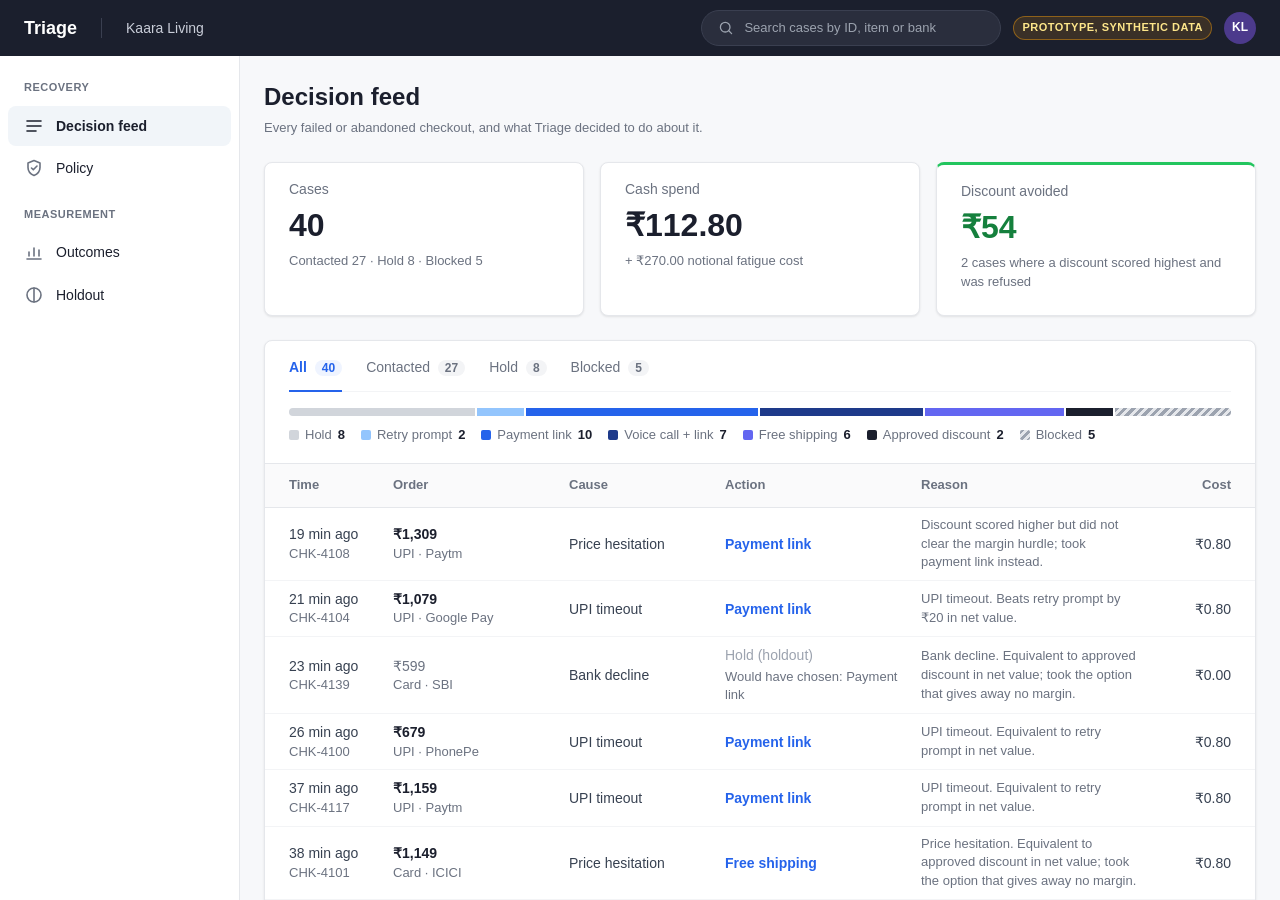
==== deploy/index.html @ 3a6af0b3 "Prototype before final polish Co-Authored-By: Claude Opus 5.5 <noreply@anthropic.com>" ====
<!doctype html>
<html lang="en">
<head>
  <meta charset="utf-8">
  <meta name="viewport" content="width=device-width, initial-scale=1">
  <title>Triage</title>
  <link rel="stylesheet" href="style.css">
</head>
<body>
  <div class="shell">
    <header class="topbar">
      <div class="brand">Triage</div>
      <div class="merchant" id="merchant-name"></div>
      <div class="topbar-right">
        <label class="search">
          <svg viewBox="0 0 20 20" aria-hidden="true"><circle cx="9" cy="9" r="6"/><path d="M13.5 13.5 17 17"/></svg>
          <input type="search" id="search" placeholder="Search cases by ID, item or bank" aria-label="Search cases">
        </label>
        <span class="badge"><span class="badge-full">Prototype, synthetic data</span><span class="badge-short">Synthetic</span></span>
        <span class="avatar" id="avatar" aria-hidden="true"></span>
      </div>
    </header>

    <div class="body">
      <aside class="sidebar">
        <nav>
          <div class="nav-section">Recovery</div>
          <a class="nav-item active" href="#feed" data-view="feed" aria-current="page">
            <svg viewBox="0 0 20 20" aria-hidden="true"><path d="M3 5h14M3 10h14M3 15h9"/></svg>Decision feed</a>
          <a class="nav-item" href="#policy" data-view="policy">
            <svg viewBox="0 0 20 20" aria-hidden="true"><path d="M10 2.5 16 5v4.5c0 3.7-2.6 6.6-6 8-3.4-1.4-6-4.3-6-8V5z"/><path d="m7.5 10 1.8 1.8L13 8"/></svg>Policy</a>

          <div class="nav-section">Measurement</div>
          <a class="nav-item" href="#outcomes" data-view="outcomes">
            <svg viewBox="0 0 20 20" aria-hidden="true"><path d="M3 16h14M5 13V9M10 13V5M15 13V7"/></svg>Outcomes</a>
          <a class="nav-item" href="#holdout" data-view="holdout">
            <svg viewBox="0 0 20 20" aria-hidden="true"><circle cx="10" cy="10" r="7"/><path d="M10 3v14"/></svg>Holdout</a>
        </nav>
      </aside>

      <main class="main">
        <div class="content">
          <section class="view" id="view-feed">
            <div class="page-head">
              <div>
                <h1>Decision feed</h1>
                <p class="muted">Every failed or abandoned checkout, and what Triage decided to do about it.</p>
              </div>
            </div>

            <div class="summary" id="summary"></div>

            <div class="card feed-card">
              <div class="card-top">
                <div class="tabs" id="filters" role="group" aria-label="Filter cases"></div>
                <div class="mix" id="mix" role="group" aria-label="Decision mix"></div>
              </div>
              <div class="feed">
                <div class="feed-row feed-head">
                  <div>Time</div>
                  <div>Order</div>
                  <div>Cause</div>
                  <div>Action</div>
                  <div class="col-reason">Reason</div>
                  <div class="num">Cost</div>
                </div>
                <div id="feed"></div>
                <p class="empty" id="feed-empty" hidden>No cases match.</p>
              </div>
            </div>
          </section>

          <section class="view" id="view-policy" hidden>
            <div class="page-head">
              <div>
                <h1>Policy</h1>
                <p class="approve-once">Approve once: every action inside this policy then runs on its own, with no sign-off per case. Nothing outside it ever runs.</p>
              </div>
              <div class="policy-actions">
                <span class="status" id="policy-status"></span>
                <button type="button" class="link" id="reset">Reset to default</button>
                <button type="button" class="btn btn-primary" id="approve">Approve policy</button>
              </div>
            </div>
            <div class="policy-grid">
              <div class="policy-controls" id="policy-controls"></div>
              <aside class="card impact" aria-live="polite">
                <h2>Live impact <span class="muted">vs approved policy, all cases</span></h2>
                <div id="impact"></div>
              </aside>
            </div>
          </section>

          <section class="view" id="view-outcomes" hidden>
            <div class="page-head">
              <div>
                <h1>Outcomes</h1>
                <p class="muted">30-day pilot, simulated.</p>
              </div>
              <span class="sim-pill">Simulated</span>
            </div>

            <div class="summary" id="outcome-stats"></div>

            <div class="card chart-card">
              <div class="card-head">
                <h2>Recovery rate by action</h2>
                <p class="muted">Share of cases that went on to pay, compared with the holdout that received no contact.</p>
              </div>
              <div class="rate-chart" id="rate-chart"></div>
            </div>

            <div class="card spend-card">
              <div class="card-head">
                <h2>Spend breakdown</h2>
              </div>
              <table class="data-table" id="spend-table"></table>
              <p class="table-foot" id="spend-footnote"></p>
            </div>

            <p class="sim-note" id="sim-note"></p>
          </section>

          <section class="view" id="view-holdout" hidden>
            <div class="page-head">
              <div>
                <h1>Holdout</h1>
                <p class="muted">Cases Triage deliberately leaves alone, so the lift on Outcomes is measured, not assumed.</p>
              </div>
            </div>

            <div class="summary" id="holdout-stats"></div>

            <div class="card holdout-card">
              <div class="card-head">
                <h2>Today's holdout and explore cases</h2>
                <p class="muted">Blocked cases are left out: a gate stops contact for them anyway.</p>
              </div>
              <table class="data-table clickable" id="holdout-table"></table>
            </div>

            <div class="card power-card">
              <div class="card-head">
                <h2>Is the pilot big enough? <span class="sim-pill">Simulated</span></h2>
              </div>
              <p class="power-text">To detect a 4pp lift over a 14.5% baseline with 95% confidence and 80% power, the holdout needs about 1,230 cases. At ~400 failed checkouts a day and a 10% holdout, that takes about 31 days. Before that, Outcomes shows assumptions, not results.</p>
            </div>
          </section>
        </div>
      </main>

      <aside class="detail" id="detail" aria-hidden="true">
        <div class="detail-head">
          <div>
            <div class="detail-id" id="detail-id"></div>
            <div class="muted" id="detail-sub"></div>
          </div>
          <button class="btn" id="detail-close" type="button">Close</button>
        </div>
        <div class="detail-body" id="detail-body"></div>
      </aside>
    </div>
  </div>

  <script src="data.js"></script>
  <script src="engine.js"></script>
  <script src="app.js"></script>
</body>
</html>
---- deploy/style.css ----
/* =============================================================================
   TRIAGE - styles
   Tokens follow the merchant dashboard style spec (razorpay-style-spec.md).
   No brand marks are used; the product name is Triage.
   ============================================================================= */

:root {
  --navy: #1b1f2d;
  --navy-2: #2a2e3d;
  --blue: #2563eb;
  --blue-soft: #eff4ff;
  --text: #374151;
  --heading: #1b1f2d;
  --muted: #6b7280;
  --line: #e5e7eb;
  --line-soft: #f3f4f6;
  --bg: #f7f8fa;
  --surface: #ffffff;
  --active: #f1f5f9;
  --green: #22c55e;
  --green-text: #15803d;
  --amber-text: #b45309;
  --red-text: #b91c1c;

  --r-sm: 4px;
  --r: 8px;
  --r-pill: 16px;
  --shadow: 0 1px 3px rgba(0, 0, 0, 0.06), 0 1px 2px rgba(0, 0, 0, 0.04);

  --s1: 4px;
  --s2: 8px;
  --s3: 12px;
  --s4: 16px;
  --s6: 24px;
  --s8: 32px;
}

* { box-sizing: border-box; }
html, body { margin: 0; height: 100%; }
body {
  font-family: Inter, -apple-system, BlinkMacSystemFont, "Segoe UI", Roboto, "Helvetica Neue", Arial, sans-serif;
  font-size: 14px;
  line-height: 1.45;
  color: var(--text);
  background: var(--bg);
  -webkit-font-smoothing: antialiased;
}
h1, h2, h3 { color: var(--heading); }
.muted { color: var(--muted); font-size: 13px; }
.num { text-align: right; font-variant-numeric: tabular-nums; }
svg { fill: none; stroke: currentColor; stroke-width: 1.6; stroke-linecap: round; stroke-linejoin: round; }

/* ---------- Shell ---------- */
.shell { display: flex; flex-direction: column; height: 100vh; overflow: hidden; }
.body { flex: 1; display: flex; min-height: 0; }

/* ---------- Top bar ---------- */
.topbar {
  height: 56px;
  flex-shrink: 0;
  display: flex;
  align-items: center;
  gap: var(--s6);
  padding: 0 var(--s6);
  background: var(--navy);
  color: #fff;
}
.brand { font-size: 18px; font-weight: 700; color: #fff; }
.merchant {
  font-weight: 500;
  color: #c9cdd8;
  padding-left: var(--s6);
  border-left: 1px solid #3a3f50;
  min-width: 0;
  overflow: hidden;
  text-overflow: ellipsis;
  white-space: nowrap;
}
.topbar-right { margin-left: auto; display: flex; align-items: center; gap: var(--s3); flex-shrink: 0; }
.search {
  display: flex;
  align-items: center;
  gap: var(--s2);
  width: 300px;
  height: 36px;
  padding: 0 var(--s4);
  background: var(--navy-2);
  border: 1px solid #3a3f50;
  border-radius: 999px;
  color: #9ca3af;
}
.search svg { width: 16px; height: 16px; flex-shrink: 0; }
.search input { flex: 1; min-width: 0; font: inherit; font-size: 13px; color: #fff; background: none; border: 0; outline: none; }
.search input::placeholder { color: #9ca3af; }
.search:focus-within { border-color: var(--blue); }
.badge {
  font-size: 11px;
  font-weight: 700;
  letter-spacing: 0.5px;
  text-transform: uppercase;
  color: #fde68a;
  background: rgba(245, 158, 11, 0.14);
  border: 1px solid rgba(245, 158, 11, 0.45);
  padding: 3px var(--s2);
  border-radius: var(--r-pill);
  white-space: nowrap;
}
.avatar {
  width: 32px; height: 32px; border-radius: 50%;
  background: #4c3a8c; color: #fff; font-size: 12px; font-weight: 700;
  display: inline-flex; align-items: center; justify-content: center;
}

/* ---------- Sidebar ---------- */
.sidebar {
  width: 240px;
  flex-shrink: 0;
  background: var(--surface);
  border-right: 1px solid var(--line);
  padding: var(--s4) var(--s2);
  overflow-y: auto;
}
.sidebar nav { display: flex; flex-direction: column; gap: 2px; }
.nav-section {
  font-size: 11px; font-weight: 600; letter-spacing: 0.5px; text-transform: uppercase;
  color: var(--muted); padding: var(--s4) var(--s4) var(--s2);
}
.nav-section:first-child { padding-top: var(--s2); }
.nav-item {
  display: flex; align-items: center; gap: var(--s3);
  padding: 10px var(--s4); border-radius: var(--r);
  color: var(--heading); text-decoration: none;
}
.nav-item svg { width: 20px; height: 20px; color: var(--muted); flex-shrink: 0; }
.nav-item:not(.disabled) { cursor: pointer; }
.nav-item:not(.active):not(.disabled):hover { background: #f8fafc; }
.nav-item.active { background: var(--active); font-weight: 600; }
.nav-item.active svg { color: var(--heading); }
.nav-item.disabled { color: #9ca3af; cursor: default; }
.nav-item.disabled svg { color: #d1d5db; }
.soon {
  margin-left: auto; font-size: 11px; font-weight: 600; color: var(--muted);
  background: var(--line-soft); padding: 1px var(--s2); border-radius: var(--r-pill);
}

/* ---------- Content ---------- */
.main { flex: 1; display: flex; flex-direction: column; min-width: 0; }
.content { flex: 1; overflow: auto; padding: var(--s6); }
.view[hidden] { display: none; }
.page-head {
  display: flex; justify-content: space-between; align-items: flex-end;
  flex-wrap: wrap; gap: var(--s4); margin-bottom: var(--s6);
}
h1 { font-size: 24px; font-weight: 700; margin: 0 0 var(--s1); }
.page-head p { margin: 0; }

.card { background: var(--surface); border: 1px solid var(--line); border-radius: var(--r); box-shadow: var(--shadow); }

/* Stat cards: label -> big number -> sub line */
.summary { display: grid; grid-template-columns: repeat(auto-fit, minmax(220px, 1fr)); gap: var(--s4); margin-bottom: var(--s6); }
.stat { padding: var(--s4) var(--s6) var(--s6); }
.stat .k { color: var(--muted); margin-bottom: var(--s2); }
.stat .v { font-size: 32px; line-height: 1.15; font-weight: 700; color: var(--heading); font-variant-numeric: tabular-nums; }
.stat-sub { font-size: 13px; color: var(--muted); margin-top: var(--s2); }
.stat-key { border-top: 3px solid var(--green); }
.stat-key .v { color: var(--green-text); }

/* Buttons: primary + ghost */
.btn {
  font: inherit; font-weight: 600; color: var(--blue);
  background: var(--surface); border: 1px solid var(--line); border-radius: var(--r-sm);
  padding: 7px var(--s4); cursor: pointer;
}
.btn:hover { border-color: var(--blue); }
.btn-primary { color: #fff; background: var(--blue); border-color: var(--blue); }
.btn-primary:hover { background: #1d4ed8; border-color: #1d4ed8; }
.btn:disabled { color: #9ca3af; background: var(--line-soft); border-color: var(--line); cursor: default; }
.link { font: inherit; color: var(--blue); background: none; border: 0; padding: 0; cursor: pointer; }
.link:hover { text-decoration: underline; text-underline-offset: 3px; }

/* ---------- Feed card ---------- */
.feed-card { overflow: hidden; }
.card-top { padding: 0 var(--s6); border-bottom: 1px solid var(--line); }
.tabs { display: flex; gap: var(--s6); }
.tab {
  font: inherit; color: var(--muted); background: none; border: 0;
  border-bottom: 2px solid transparent; padding: var(--s4) 0 var(--s3);
  cursor: pointer; margin-bottom: -1px;
}
.tab .count {
  font-size: 12px; font-weight: 600; color: var(--muted); background: var(--line-soft);
  border-radius: var(--r-pill); padding: 1px 7px; margin-left: var(--s1); font-variant-numeric: tabular-nums;
}
.tab:hover { color: var(--heading); }
.tab.active { color: var(--blue); font-weight: 600; border-bottom-color: var(--blue); }
.tab.active .count { color: var(--blue); background: var(--blue-soft); }

.mix { padding: var(--s4) 0; border-top: 1px solid var(--line-soft); }
.mix-bar { display: flex; height: 8px; gap: 2px; border-radius: 999px; overflow: hidden; margin-bottom: var(--s2); }
.mix-seg { flex-basis: 0; min-width: 4px; border: 0; padding: 0; cursor: pointer; }
.mix-legend { display: flex; flex-wrap: wrap; gap: var(--s1) var(--s4); }
.mix-key {
  font: inherit; font-size: 13px; color: var(--muted); background: none; border: 0;
  padding: 2px 0; cursor: pointer; display: inline-flex; align-items: center; gap: 6px;
}
.mix-key .count { font-weight: 600; color: var(--heading); font-variant-numeric: tabular-nums; }
.mix-key:hover, .mix-key.active { color: var(--heading); }
.mix-key.active { text-decoration: underline; text-underline-offset: 3px; }
.swatch { width: 10px; height: 10px; border-radius: 2px; display: inline-block; }
.mix.filtering .mix-seg:not(.active) { opacity: 0.3; }
.seg-retry_prompt   { background: #93c5fd; }
.seg-payment_link   { background: var(--blue); }
.seg-voice_call     { background: #1e3a8a; }
.seg-free_shipping  { background: #6366f1; }
.seg-discount       { background: var(--navy); }
.seg-human_followup { background: #475569; }
.seg-hold           { background: #d1d5db; }
.seg-blocked        { background: repeating-linear-gradient(135deg, #9ca3af 0 3px, #e5e7eb 3px 6px); }

.feed { overflow-x: auto; }
.feed-row {
  display: grid;
  grid-template-columns: 88px minmax(110px, 160px) minmax(100px, 140px) minmax(120px, 180px) minmax(160px, 1fr) 76px;
  gap: var(--s4); align-items: center; min-height: 56px;
  padding: var(--s2) var(--s6); border-bottom: 1px solid var(--line-soft);
}
.feed-head { min-height: 44px; font-size: 13px; font-weight: 600; color: var(--muted); background: #fafafb; border-bottom: 1px solid var(--line); }
#feed .feed-row { cursor: pointer; }
#feed .feed-row[hidden] { display: none; }
#feed .feed-row:last-child { border-bottom: 0; }
#feed .feed-row:hover { background: #f9fafb; }
#feed .feed-row.selected { background: var(--blue-soft); }
#feed .feed-row:focus-visible { outline: 2px solid var(--blue); outline-offset: -2px; }
.empty { text-align: center; color: var(--muted); padding: var(--s8) 0; margin: 0; }
.order-val { font-weight: 600; color: var(--heading); font-variant-numeric: tabular-nums; }
.sub { font-size: 13px; color: var(--muted); }
.reason { font-size: 13px; color: var(--muted); }

/* Action hierarchy: contacted = blue text, held = muted, blocked = outlined grey pill */
.action { font-weight: 600; white-space: nowrap; }
.row-contact .action { color: var(--blue); }
.row-hold .action { color: #9ca3af; font-weight: 400; }
.row-hold .order-val, .row-blocked .order-val { color: var(--muted); font-weight: 400; }
.row-blocked .action {
  display: inline-block; font-size: 12px; font-weight: 500; color: var(--muted);
  border: 1px solid #d1d5db; border-radius: var(--r-pill); padding: 2px 10px;
}

/* ---------- Detail panel (pushes content) ---------- */
.detail {
  display: none; width: clamp(360px, 36vw, 520px); flex-shrink: 0;
  background: var(--surface); border-left: 1px solid var(--line);
  flex-direction: column; min-height: 0;
}
.detail.open { display: flex; }
.detail-head {
  display: flex; justify-content: space-between; align-items: flex-start; gap: var(--s4);
  padding: var(--s4) var(--s6); border-bottom: 1px solid var(--line);
}
.detail-id { font-size: 16px; font-weight: 600; color: var(--heading); }
.detail-body { overflow: auto; padding: var(--s4) var(--s6) var(--s6); }
.detail-body h3 { font-size: 13px; font-weight: 600; color: var(--muted); margin: var(--s6) 0 var(--s2); }
.detail-body h3:first-child { margin-top: 0; }
.facts { display: grid; grid-template-columns: 1fr 1fr; gap: var(--s3) var(--s4); }
.facts .k { font-size: 13px; color: var(--muted); }
.facts .v { font-weight: 600; color: var(--heading); }
.callout { padding: var(--s3) var(--s4); box-shadow: none; }
.callout strong { color: var(--heading); }
.callout.blocked { background: #f9fafb; }
.close-call { margin-top: var(--s2); font-size: 13px; color: var(--muted); }
table.scores { width: 100%; border-collapse: collapse; font-variant-numeric: tabular-nums; font-size: 13px; }
.scores th, .scores td { padding: 10px var(--s2); border-bottom: 1px solid var(--line-soft); text-align: right; }
.scores th:first-child, .scores td:first-child { text-align: left; }
.scores th { font-size: 12px; font-weight: 600; color: var(--muted); background: #fafafb; border-bottom-color: var(--line); }
.scores tr.winner td { background: var(--blue-soft); font-weight: 700; color: var(--heading); }
.scores tr.winner td:first-child { box-shadow: inset 3px 0 0 var(--blue); }
.scores tr.hold td:first-child { font-style: italic; }
.scores tr.not-allowed td { color: #9ca3af; }
.scores .tag { font-size: 11px; font-weight: 600; color: var(--muted); display: block; font-style: normal; }
.scores tr.winner .tag { color: var(--blue); }
.neg { color: var(--red-text); }
.note { font-size: 13px; color: var(--muted); margin-top: var(--s3); }

.shell.panel-open .feed-row { grid-template-columns: 80px minmax(96px, 1fr) minmax(88px, 1fr) minmax(112px, 1.2fr) 72px; padding-left: var(--s4); padding-right: var(--s4); }
.shell.panel-open .feed-row > .col-reason { display: none; }
.shell.panel-open .action { white-space: normal; }

/* ---------- Policy ---------- */
.approve-once { color: var(--text); max-width: 72ch; }
.policy-actions { display: flex; align-items: center; gap: var(--s4); flex-wrap: wrap; }
.status { font-size: 12px; font-weight: 600; color: var(--green-text); background: #ecfdf5; border-radius: var(--r-pill); padding: 3px 10px; }
.status.draft { color: var(--amber-text); background: #fffbeb; }
.policy-grid { display: grid; grid-template-columns: minmax(340px, 1fr) minmax(340px, 1fr); gap: var(--s6); align-items: start; }
@media (max-width: 1100px) { .policy-grid { grid-template-columns: 1fr; } }
.policy-controls { display: flex; flex-direction: column; gap: var(--s6); }
.section { padding: var(--s4) var(--s6); }
.section h2, .impact h2 { font-size: 16px; font-weight: 600; margin: 0 0 var(--s1); }
.impact h2 .muted { font-weight: 400; margin-left: var(--s2); }
.help { margin: var(--s1) 0 0; font-size: 13px; color: var(--muted); }

.toggles { margin-top: var(--s2); }
.toggle-row {
  display: flex; justify-content: space-between; align-items: center;
  padding: var(--s3) 0; border-bottom: 1px solid var(--line-soft); cursor: pointer; color: var(--heading);
}
.toggle-row:last-child { border-bottom: 0; }
.toggle-row.locked { cursor: default; }
.lock { font-size: 13px; color: var(--muted); }
.switch-wrap { position: relative; display: inline-flex; }
.switch {
  appearance: none; width: 40px; height: 22px; border-radius: 999px; background: #d1d5db;
  position: relative; cursor: pointer; margin: 0; transition: background 0.12s;
}
.switch::after {
  content: ""; position: absolute; top: 3px; left: 3px; width: 16px; height: 16px;
  border-radius: 50%; background: #fff; box-shadow: 0 1px 2px rgba(0, 0, 0, 0.15); transition: transform 0.12s;
}
.switch:checked { background: var(--blue); }
.switch:checked::after { transform: translateX(18px); }
.switch:focus-visible { outline: 2px solid var(--blue); outline-offset: 2px; }
.switch-check {
  position: absolute; top: 5px; left: 23px; width: 12px; height: 12px;
  stroke: var(--blue); stroke-width: 2; pointer-events: none; opacity: 0; transition: opacity 0.12s;
}
.switch:checked + .switch-check { opacity: 1; }

.control { padding: var(--s4) 0; border-bottom: 1px solid var(--line-soft); }
.control:last-child { border-bottom: 0; }
.control-head { display: flex; justify-content: space-between; align-items: baseline; margin-bottom: var(--s2); color: var(--heading); }
.control-val { font-weight: 700; font-variant-numeric: tabular-nums; }
.control input[type="range"] { width: 100%; accent-color: var(--blue); margin: 0; }
.range-ends { display: flex; justify-content: space-between; font-size: 12px; color: var(--muted); }
.stepper { display: inline-flex; align-items: center; gap: var(--s2); }
.stepper .btn { width: 36px; padding: 5px 0; }
.stepper-val { min-width: 28px; text-align: center; font-weight: 700; font-size: 16px; color: var(--heading); font-variant-numeric: tabular-nums; }

.impact { padding: var(--s4) var(--s6) var(--s6); position: sticky; top: 0; }
.headline { font-size: 16px; margin: var(--s3) 0; color: var(--muted); }
.headline strong { font-size: 32px; font-weight: 700; color: var(--heading); }
.headline.has-changes strong { color: var(--blue); }
.changes { list-style: none; margin: 0 0 var(--s2); padding: 0; border-top: 1px solid var(--line); }
.changes li {
  display: grid; grid-template-columns: 80px 1fr 16px 1fr; gap: var(--s2); align-items: baseline;
  padding: 10px 0; border-bottom: 1px solid var(--line-soft); font-size: 13px;
}
.changes .cid { font-variant-numeric: tabular-nums; color: var(--muted); }
.changes .from { color: var(--muted); text-decoration: line-through; text-decoration-color: #d1d5db; }
.changes .arrow { color: var(--muted); text-align: center; }
.changes .to { font-weight: 600; color: var(--heading); }
.more { margin: 0 0 var(--s2); font-size: 13px; color: var(--muted); }
.istats { display: grid; grid-template-columns: repeat(3, 1fr); gap: var(--s3); margin-top: var(--s4); }
.istat { border: 1px solid var(--line); border-radius: var(--r); padding: var(--s3) var(--s4); }
.istat:nth-child(5) { grid-column: 2 / span 2; }
.istat .k { font-size: 13px; color: var(--muted); }
.istat .v { font-size: 20px; font-weight: 700; color: var(--heading); font-variant-numeric: tabular-nums; }
.chg { display: inline-block; font-size: 12px; font-weight: 600; margin-top: 2px; }
.chg.flat, .chg.neutral { color: var(--muted); }
.chg.good { color: var(--green-text); }
.chg.bad { color: var(--red-text); }

@media (max-width: 900px) {
  .search { width: 200px; }
  .merchant { display: none; }
}

/* ---------- Outcomes ---------- */
.sim-pill {
  font-size: 12px; font-weight: 600; color: var(--amber-text); background: #fffbeb;
  border: 1px solid #fde68a; border-radius: var(--r-pill); padding: 3px 10px;
}
.card-head { padding: var(--s4) var(--s6) 0; }
.card-head h2 { font-size: 16px; font-weight: 600; margin: 0 0 var(--s1); }
.card-head p { margin: 0; }
.chart-card, .spend-card { margin-bottom: var(--s6); overflow: hidden; }

.rate-chart { padding: var(--s6) var(--s6) var(--s4); }
.rc-rows { position: relative; --label-w: 150px; --val-w: 110px; }
.rc-row {
  display: grid;
  grid-template-columns: var(--label-w) 1fr var(--val-w);
  gap: var(--s4);
  align-items: center;
  height: 40px;
}
.rc-label { color: var(--heading); }
.rc-track { height: 20px; background: var(--line-soft); border-radius: var(--r-sm); position: relative; }
.rc-bar { height: 100%; border-radius: var(--r-sm); }
.rc-val { display: flex; gap: var(--s2); align-items: baseline; font-variant-numeric: tabular-nums; }
.rc-val strong { color: var(--heading); }
.rc-val .up { font-size: 12px; font-weight: 600; color: var(--green-text); }
.rc-val .down { font-size: 12px; font-weight: 600; color: var(--red-text); }
.rc-axis { height: 24px; }
.rc-ticks { position: relative; height: 100%; }
.rc-ticks span { position: absolute; top: 4px; transform: translateX(-50%); font-size: 12px; color: var(--muted); }
/* Holdout baseline: dashed vertical line across the bar area */
.rc-baseline {
  position: absolute;
  top: -8px;
  bottom: 24px;
  left: calc(var(--label-w) + var(--s4) + (100% - var(--label-w) - var(--val-w) - 2 * var(--s4)) * var(--xf, 0));
  width: 0;
  border-left: 2px dashed var(--navy);
  pointer-events: none;
}
.rc-baseline span {
  position: absolute;
  bottom: 100%;
  transform: translateX(-50%);
  white-space: nowrap;
  font-size: 12px;
  font-weight: 600;
  color: var(--heading);
  background: var(--surface);
  padding: 0 var(--s1);
}

.data-table { width: 100%; border-collapse: collapse; margin-top: var(--s3); font-variant-numeric: tabular-nums; }
.data-table th {
  font-size: 13px; font-weight: 600; color: var(--muted); text-align: left;
  background: #fafafb; padding: var(--s3) var(--s6); border-top: 1px solid var(--line); border-bottom: 1px solid var(--line);
}
.data-table td { padding: var(--s3) var(--s6); height: 48px; border-bottom: 1px solid var(--line-soft); color: var(--heading); }
.data-table tr:last-child td { border-bottom: 0; }
.data-table .num { text-align: right; }
.data-table .swatch { margin-right: var(--s2); vertical-align: -1px; }
.sim-note { font-size: 13px; color: var(--muted); margin: 0 0 var(--s6); }

@media (max-width: 900px) { .rc-rows { --label-w: 110px; --val-w: 96px; } }
#outcome-stats { grid-template-columns: repeat(4, minmax(0, 1fr)); }
@media (max-width: 900px) { #outcome-stats { grid-template-columns: repeat(2, minmax(0, 1fr)); } }

.data-table tfoot td { font-weight: 700; background: #fafafb; border-top: 1px solid var(--line); border-bottom: 0; }
.data-table tfoot sup { font-weight: 400; color: var(--muted); margin-left: 1px; }
.data-table tr.zero td { color: #9ca3af; }
.table-foot { font-size: 12px; color: var(--muted); margin: 0; padding: var(--s3) var(--s6); border-top: 1px solid var(--line-soft); }
.chart-note { font-size: 13px; color: var(--muted); margin: var(--s3) 0 0; }

/* ---------- Holdout ---------- */
#holdout-stats { grid-template-columns: repeat(4, minmax(0, 1fr)); }
@media (max-width: 900px) { #holdout-stats { grid-template-columns: repeat(2, minmax(0, 1fr)); } }
.stat-price { border-top: 3px solid var(--amber-text); }
.holdout-card, .power-card { margin-bottom: var(--s6); overflow: hidden; }
.data-table.clickable tbody tr[data-case] { cursor: pointer; }
.data-table.clickable tbody tr[data-case]:hover td { background: #f9fafb; }
.data-table.clickable tbody tr[data-case]:focus-visible { outline: 2px solid var(--blue); outline-offset: -2px; }
.happened.hold { color: var(--muted); }
.happened.explore { color: var(--blue); font-weight: 600; }
.card-head h2 .sim-pill { margin-left: var(--s2); vertical-align: 2px; }
.power-text { margin: 0; padding: var(--s3) var(--s6) var(--s4); color: var(--text); max-width: 80ch; }

/* ---------- Feed sub-lines and arm notes ---------- */
.badge-short { display: none; }
.sub.pick { margin-top: 2px; font-weight: 400; }
.row-hold .action, .row-contact .action { overflow-wrap: anywhere; }
.arm-note { margin-top: var(--s2); font-size: 13px; color: var(--muted); }
.arm-note strong { color: var(--heading); }

/* ---------- Mobile: below 768px ---------- */
@media (max-width: 767px) {
  html, body { overflow-x: hidden; }

  /* Top bar: no search, short badge */
  .topbar { gap: var(--s3); padding: 0 var(--s4); }
  .search, .merchant { display: none; }
  .badge-full { display: none; }
  .badge-short { display: inline; }

  /* Sidebar becomes a horizontal, scrollable tab row under the top bar */
  .body { flex-direction: column; }
  .sidebar {
    width: 100%;
    flex-shrink: 0;
    padding: 0 var(--s2);
    border-right: 0;
    border-bottom: 1px solid var(--line);
    overflow-x: auto;
    overflow-y: hidden;
  }
  .sidebar nav { flex-direction: row; gap: var(--s1); }
  .nav-section { display: none; }
  .nav-item { padding: var(--s3) var(--s3); white-space: nowrap; border-radius: 0; border-bottom: 2px solid transparent; }
  .nav-item.active { background: none; border-bottom-color: var(--blue); }
  .nav-item svg { width: 18px; height: 18px; }

  .content { padding: var(--s4); }
  h1 { font-size: 20px; }
  .page-head { margin-bottom: var(--s4); }

  /* Stat cards stack */
  .summary, #outcome-stats, #holdout-stats { grid-template-columns: minmax(0, 1fr); gap: var(--s3); margin-bottom: var(--s4); }
  .stat { padding: var(--s3) var(--s4) var(--s4); }
  .stat .v { font-size: 28px; }

  /* Feed: tabs scroll, rows become two-line cards, no Reason column */
  .card-top { padding: 0 var(--s4); }
  .tabs { gap: var(--s4); overflow-x: auto; white-space: nowrap; }
  .feed { overflow-x: hidden; }
  .feed-head { display: none; }
  .feed-row,
  .shell.panel-open .feed-row {
    grid-template-columns: minmax(0, 1fr) auto;
    grid-template-areas: "order cost" "action action" "time cause";
    gap: var(--s1) var(--s3);
    padding: var(--s3) var(--s4);
    min-height: 0;
  }
  .feed-row > :nth-child(1) { grid-area: time; font-size: 13px; color: var(--muted); }
  .feed-row > :nth-child(1) .sub { display: inline; margin-left: var(--s2); }
  .feed-row > :nth-child(2) { grid-area: order; }
  .feed-row > :nth-child(3) { grid-area: cause; text-align: right; font-size: 13px; color: var(--muted); }
  .feed-row > :nth-child(4) { grid-area: action; }
  .feed-row > :nth-child(6) { grid-area: cost; }
  .feed-row > .col-reason { display: none; }
  .action { white-space: normal; }

  /* Detail panel opens full screen */
  .detail {
    position: fixed;
    inset: 0;
    width: 100%;
    z-index: 50;
    border-left: 0;
  }
  .detail-head, .detail-body { padding-left: var(--s4); padding-right: var(--s4); }
  .facts { grid-template-columns: minmax(0, 1fr) minmax(0, 1fr); }
  .scores th, .scores td { padding: var(--s2) var(--s1); }

  /* Policy */
  .policy-grid { grid-template-columns: minmax(0, 1fr); }
  .policy-actions { width: 100%; justify-content: space-between; }
  .section, .impact { padding-left: var(--s4); padding-right: var(--s4); }
  .istats { grid-template-columns: repeat(2, minmax(0, 1fr)); }
  .istat:nth-child(5) { grid-column: 1 / -1; }
  .changes li { grid-template-columns: 72px minmax(0, 1fr) 14px minmax(0, 1fr); }

  /* Outcomes and Holdout: tables scroll inside their card, never the page */
  .card-head { padding: var(--s3) var(--s4) 0; }
  .rate-chart { padding: var(--s6) var(--s4) var(--s4); }
  .rc-rows { --label-w: 96px; --val-w: 48px; }
  .rc-row { gap: var(--s2); }
  .rc-baseline { left: calc(var(--label-w) + var(--s2) + (100% - var(--label-w) - var(--val-w) - 2 * var(--s2)) * var(--xf, 0)); }
  .spend-card, .holdout-card { overflow-x: auto; }
  .data-table th, .data-table td { padding: var(--s2) var(--s3); white-space: nowrap; }
  .power-text { padding: var(--s3) var(--s4) var(--s4); }
}
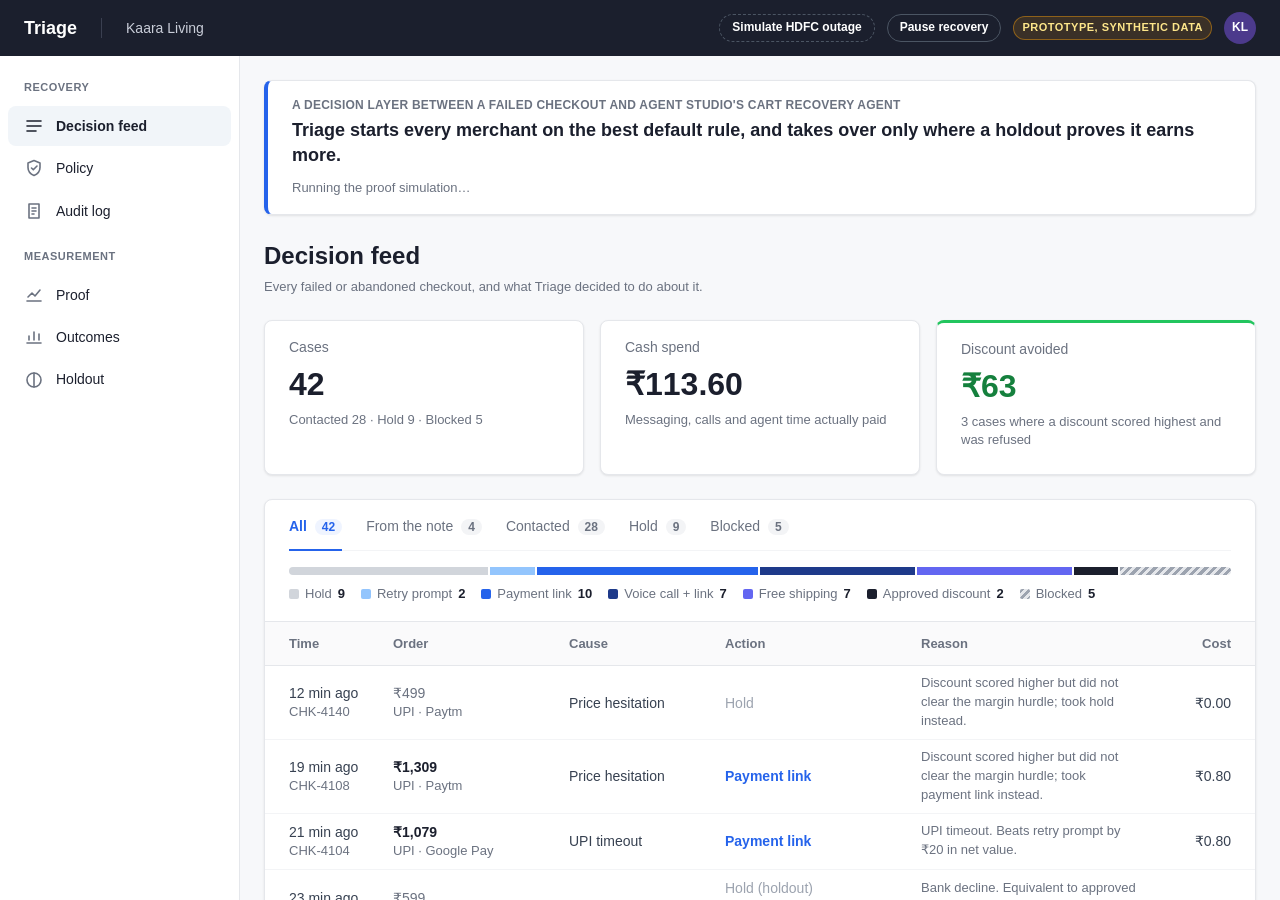
==== commit 191a8ea3: "Sync deploy/ with the site, including sim.js and proof-worker.js Co-Authored-By: Claude Opus 5.5 <no" ====
--- a/deploy/index.html
+++ b/deploy/index.html
@@ -12,10 +12,8 @@
       <div class="brand">Triage</div>
       <div class="merchant" id="merchant-name"></div>
       <div class="topbar-right">
-        <label class="search">
-          <svg viewBox="0 0 20 20" aria-hidden="true"><circle cx="9" cy="9" r="6"/><path d="M13.5 13.5 17 17"/></svg>
-          <input type="search" id="search" placeholder="Search cases by ID, item or bank" aria-label="Search cases">
-        </label>
+        <button type="button" class="pause-btn sim-btn" id="outage" aria-pressed="false">Simulate HDFC outage</button>
+        <button type="button" class="pause-btn" id="pause" aria-pressed="false">Pause recovery</button>
         <span class="badge"><span class="badge-full">Prototype, synthetic data</span><span class="badge-short">Synthetic</span></span>
         <span class="avatar" id="avatar" aria-hidden="true"></span>
       </div>
@@ -29,8 +27,12 @@
             <svg viewBox="0 0 20 20" aria-hidden="true"><path d="M3 5h14M3 10h14M3 15h9"/></svg>Decision feed</a>
           <a class="nav-item" href="#policy" data-view="policy">
             <svg viewBox="0 0 20 20" aria-hidden="true"><path d="M10 2.5 16 5v4.5c0 3.7-2.6 6.6-6 8-3.4-1.4-6-4.3-6-8V5z"/><path d="m7.5 10 1.8 1.8L13 8"/></svg>Policy</a>
+          <a class="nav-item" href="#audit" data-view="audit">
+            <svg viewBox="0 0 20 20" aria-hidden="true"><path d="M5 3h10v14H5z"/><path d="M8 7h4M8 10h4M8 13h2"/></svg>Audit log</a>
 
           <div class="nav-section">Measurement</div>
+          <a class="nav-item" href="#proof" data-view="proof">
+            <svg viewBox="0 0 20 20" aria-hidden="true"><path d="M3 16h14"/><path d="m4 12 4-4 3 3 5-6"/></svg>Proof</a>
           <a class="nav-item" href="#outcomes" data-view="outcomes">
             <svg viewBox="0 0 20 20" aria-hidden="true"><path d="M3 16h14M5 13V9M10 13V5M15 13V7"/></svg>Outcomes</a>
           <a class="nav-item" href="#holdout" data-view="holdout">
@@ -41,6 +43,14 @@
       <main class="main">
         <div class="content">
           <section class="view" id="view-feed">
+            <div class="card hero">
+              <div class="hero-kicker">A decision layer between a failed checkout and Agent Studio's cart recovery agent</div>
+              <p class="hero-line">Triage starts every merchant on the best default rule, and takes over only where a holdout proves it earns more.</p>
+              <div class="hero-foot" id="hero-foot"></div>
+            </div>
+
+            <div class="banner" id="feed-banner" role="status" hidden></div>
+
             <div class="page-head">
               <div>
                 <h1>Decision feed</h1>
@@ -91,24 +101,57 @@
             </div>
           </section>
 
+          <section class="view" id="view-audit" hidden>
+            <div class="page-head">
+              <div>
+                <h1>Audit log</h1>
+                <p class="muted">Every change a merchant makes, newest first. This prototype keeps it for this session only; in production it is stored with every decision.</p>
+              </div>
+            </div>
+            <div class="card">
+              <table class="data-table" id="audit-table"></table>
+            </div>
+          </section>
+
+          <section class="view" id="view-proof" hidden>
+            <div class="page-head">
+              <div>
+                <h1>Proof: no single default fits every merchant</h1>
+                <p class="muted proof-method">Triage's decisions are made with noisy lift estimates (early: high noise, 10% explore; mature: lower noise, 5% explore) and scored against each merchant's true response.</p>
+              </div>
+              <span class="sim-pill">Simulated</span>
+            </div>
+
+            <div class="card proof-card">
+              <div class="card-head">
+                <h2>Net margin vs each merchant's best fixed rule in hindsight</h2>
+                <p class="muted">Behind a holdout, Triage matches or beats the default at every merchant.</p>
+              </div>
+              <div class="table-scroll"><table class="data-table proof-table" id="proof-table"></table></div>
+              <p class="table-foot" id="proof-foot"></p>
+            </div>
+
+            <div class="card proof-card">
+              <div class="card-head">
+                <h2>Six fixed rules, scored at each merchant</h2>
+                <p class="muted">No one rule is best everywhere: the default is the best rule at electronics but reaches only 75% at beauty. Coupons for every failure lose money at electronics.</p>
+              </div>
+              <div class="table-scroll"><table class="data-table proof-table" id="rules-table"></table></div>
+            </div>
+
+            <div id="handover"></div>
+          </section>
+
           <section class="view" id="view-outcomes" hidden>
             <div class="page-head">
               <div>
-                <h1>Outcomes</h1>
-                <p class="muted">30-day pilot, simulated.</p>
+                <h1>Simulated 30-day pilot (aggregate)</h1>
+                <p class="muted">Fixed illustrative totals for a merchant like Kaara Living, not computed from today's feed.</p>
               </div>
               <span class="sim-pill">Simulated</span>
             </div>
 
             <div class="summary" id="outcome-stats"></div>
-
-            <div class="card chart-card">
-              <div class="card-head">
-                <h2>Recovery rate by action</h2>
-                <p class="muted">Share of cases that went on to pay, compared with the holdout that received no contact.</p>
-              </div>
-              <div class="rate-chart" id="rate-chart"></div>
-            </div>
 
             <div class="card spend-card">
               <div class="card-head">
@@ -164,6 +207,7 @@
 
   <script src="data.js"></script>
   <script src="engine.js"></script>
+  <script src="sim.js"></script>
   <script src="app.js"></script>
 </body>
 </html>
--- a/deploy/style.css
+++ b/deploy/style.css
@@ -155,6 +155,13 @@
 .page-head p { margin: 0; }
 
 .card { background: var(--surface); border: 1px solid var(--line); border-radius: var(--r); box-shadow: var(--shadow); }
+
+/* Hero: the one-line takeaway, first thing on the feed */
+.hero { padding: var(--s4) var(--s6); margin-bottom: var(--s6); border-left: 4px solid var(--blue); }
+.hero-kicker { font-size: 12px; font-weight: 600; letter-spacing: .02em; text-transform: uppercase; color: var(--muted); }
+.hero-line { margin: var(--s1) 0 0; font-size: 18px; line-height: 1.35; font-weight: 600; color: var(--heading); }
+.hero-foot:empty { display: none; }
+.hero-foot { display: flex; flex-wrap: wrap; align-items: center; gap: var(--s2) var(--s4); margin-top: var(--s3); font-size: 13px; }
 
 /* Stat cards: label -> big number -> sub line */
 .summary { display: grid; grid-template-columns: repeat(auto-fit, minmax(220px, 1fr)); gap: var(--s4); margin-bottom: var(--s6); }
@@ -543,3 +550,54 @@
   .data-table th, .data-table td { padding: var(--s2) var(--s3); white-space: nowrap; }
   .power-text { padding: var(--s3) var(--s4) var(--s4); }
 }
+
+/* ---------- Proof ---------- */
+.proof-method { max-width: 760px; }
+.proof-card { margin-bottom: var(--s6); overflow: hidden; }
+.table-scroll { overflow-x: auto; }
+.proof-table td, .proof-table th { padding-left: var(--s4); padding-right: var(--s4); }
+.proof-table td:first-child { min-width: 240px; }
+.proof-table td.amber { color: var(--amber-text); font-weight: 700; }
+.proof-table tr.shipped td { font-weight: 700; color: var(--blue); background: var(--blue-soft); }
+.proof-table tr.shipped td.amber { color: var(--amber-text); }
+.proof-table td.best { font-weight: 700; color: var(--green-text); }
+.proof-table td.neg { color: var(--red-text); font-weight: 600; }
+.proof-table .tag { margin-left: var(--s2); font-size: 11px; font-weight: 600; color: var(--blue); background: var(--blue-soft); padding: 1px var(--s2); border-radius: var(--r-pill); }
+.hero-foot a { color: var(--blue); font-weight: 600; text-decoration: none; white-space: nowrap; }
+.hero-foot a:hover { text-decoration: underline; }
+
+/* ---------- Handover ---------- */
+.hv-grid-wrap { display: grid; grid-template-columns: repeat(auto-fit, minmax(190px, 1fr)); gap: var(--s4); padding: var(--s4) var(--s6); }
+.hv-name { font-weight: 600; color: var(--heading); margin-bottom: var(--s1); }
+.hv-cell svg { width: 100%; height: auto; display: block; }
+.hv-on { fill: var(--blue-soft); stroke: none; }
+.hv-grid { stroke: var(--line); stroke-width: 1; }
+.hv-tick { font-size: 9px; fill: var(--muted); stroke: none; text-anchor: end; }
+.hv-x { text-anchor: middle; }
+.hv-default { stroke: #9ca3af; stroke-width: 2; stroke-dasharray: 4 3; }
+.hv-triage { stroke: var(--blue); stroke-width: 2; }
+.hv-dot { fill: var(--blue); stroke: none; }
+.hv-status { font-size: 12px; margin: var(--s1) 0 0; }
+.hv-status.st-on { color: var(--blue); }
+.hv-status.st-off { color: var(--muted); }
+.hv-status.st-wait { color: var(--amber-text); }
+.hv-key { display: inline-block; width: 14px; height: 0; margin: 0 4px 3px 10px; vertical-align: middle; border-top: 2px solid var(--blue); }
+.hv-key-default { border-top: 2px dashed #9ca3af; }
+.hv-key-on { height: 10px; border: 0; background: var(--blue-soft); margin-bottom: 0; }
+.mode-chip { font-size: 12px; font-weight: 700; padding: 2px var(--s2); border-radius: var(--r-pill); background: var(--line-soft); color: var(--heading); }
+.mode-chip.mode-on { background: var(--blue-soft); color: var(--blue); }
+.hero-mode { flex-basis: 100%; color: var(--muted); }
+
+/* ---------- Merchant control ---------- */
+.pause-btn { font: inherit; font-size: 12px; font-weight: 600; color: #fff; background: transparent; border: 1px solid #4b5563;
+  border-radius: var(--r-pill); padding: 4px var(--s3); cursor: pointer; white-space: nowrap; }
+.pause-btn:hover { border-color: #9ca3af; }
+.pause-btn.on { background: #b91c1c; border-color: #b91c1c; }
+.banner { margin-bottom: var(--s6); padding: var(--s3) var(--s4); border-radius: var(--r); background: #fef2f2; border: 1px solid #fecaca; color: #7f1d1d; }
+.banner p { margin: 0; }
+.banner p + p { margin-top: var(--s2); }
+.override { display: flex; flex-direction: column; gap: var(--s1); font-size: 13px; color: var(--muted); }
+.override select { font: inherit; font-size: 14px; color: var(--heading); padding: var(--s2); border: 1px solid var(--line); border-radius: var(--r-sm); background: #fff; }
+.sim-btn { border-style: dashed; }
+.sim-btn.on { background: #b45309; border-color: #b45309; border-style: solid; }
+@media (max-width: 767px) { .sim-btn { display: none; } .pause-btn { padding: 3px var(--s2); } }
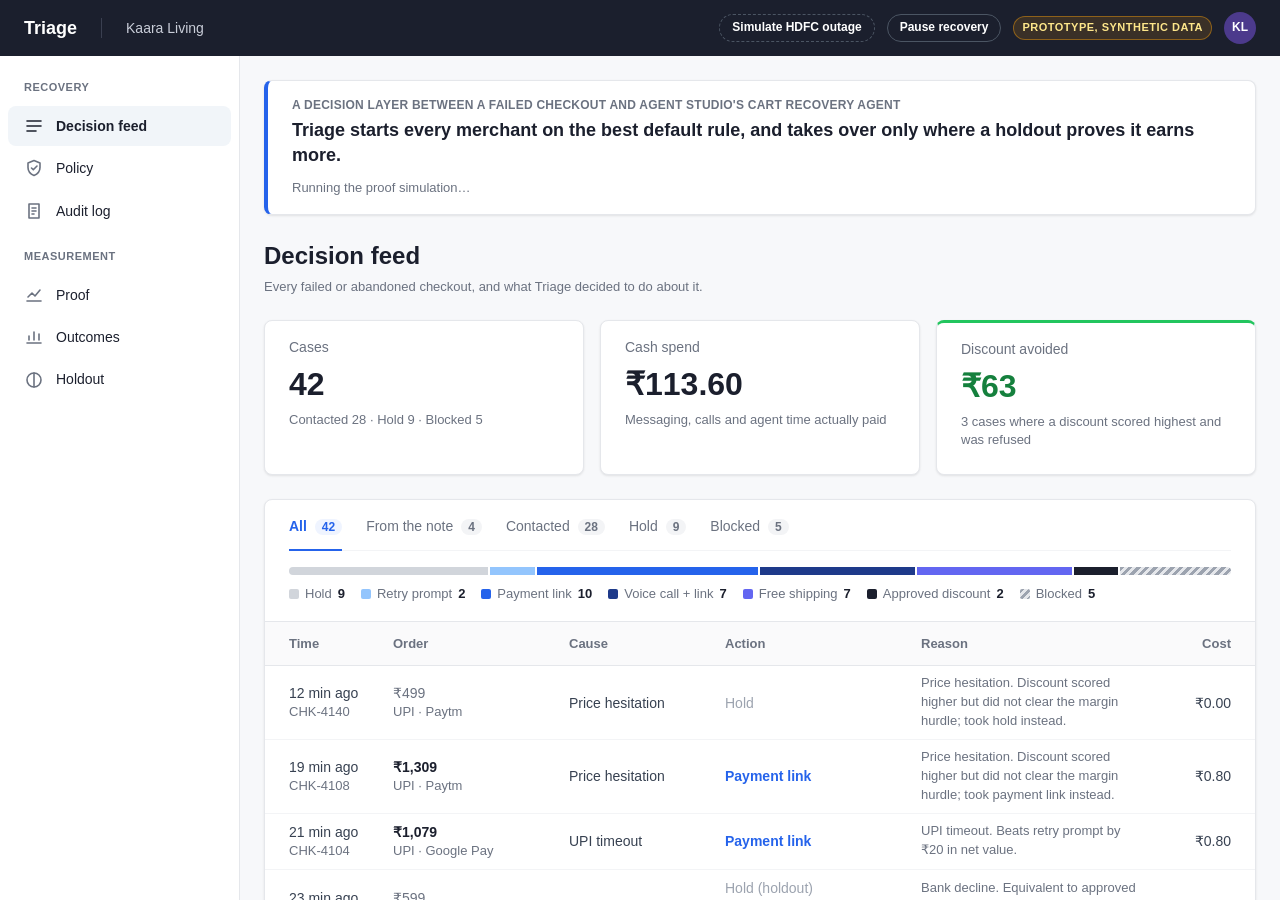
==== commit b3252526: "Fix QA findings: overrides obey policy, As shipped only where proven, mobile audit - ISSUE-001: appr" ====
--- a/deploy/index.html
+++ b/deploy/index.html
@@ -108,8 +108,8 @@
                 <p class="muted">Every change a merchant makes, newest first. This prototype keeps it for this session only; in production it is stored with every decision.</p>
               </div>
             </div>
-            <div class="card">
-              <table class="data-table" id="audit-table"></table>
+            <div class="card audit-card">
+              <div class="table-scroll"><table class="data-table" id="audit-table"></table></div>
             </div>
           </section>
 
@@ -128,6 +128,7 @@
                 <p class="muted">Behind a holdout, Triage matches or beats the default at every merchant.</p>
               </div>
               <div class="table-scroll"><table class="data-table proof-table" id="proof-table"></table></div>
+              <p class="proof-note" id="proof-note"></p>
               <p class="table-foot" id="proof-foot"></p>
             </div>
 
--- a/deploy/style.css
+++ b/deploy/style.css
@@ -601,3 +601,9 @@
 .sim-btn { border-style: dashed; }
 .sim-btn.on { background: #b45309; border-color: #b45309; border-style: solid; }
 @media (max-width: 767px) { .sim-btn { display: none; } .pause-btn { padding: 3px var(--s2); } }
+
+/* Audit log scrolls inside its card on small screens (ISSUE-003) */
+.audit-card { overflow: hidden; }
+#audit-table td { white-space: nowrap; }
+.proof-note:empty { display: none; }
+.proof-note { margin: 0; padding: var(--s3) var(--s6); font-size: 13px; color: var(--amber-text); border-top: 1px solid var(--line-soft); }
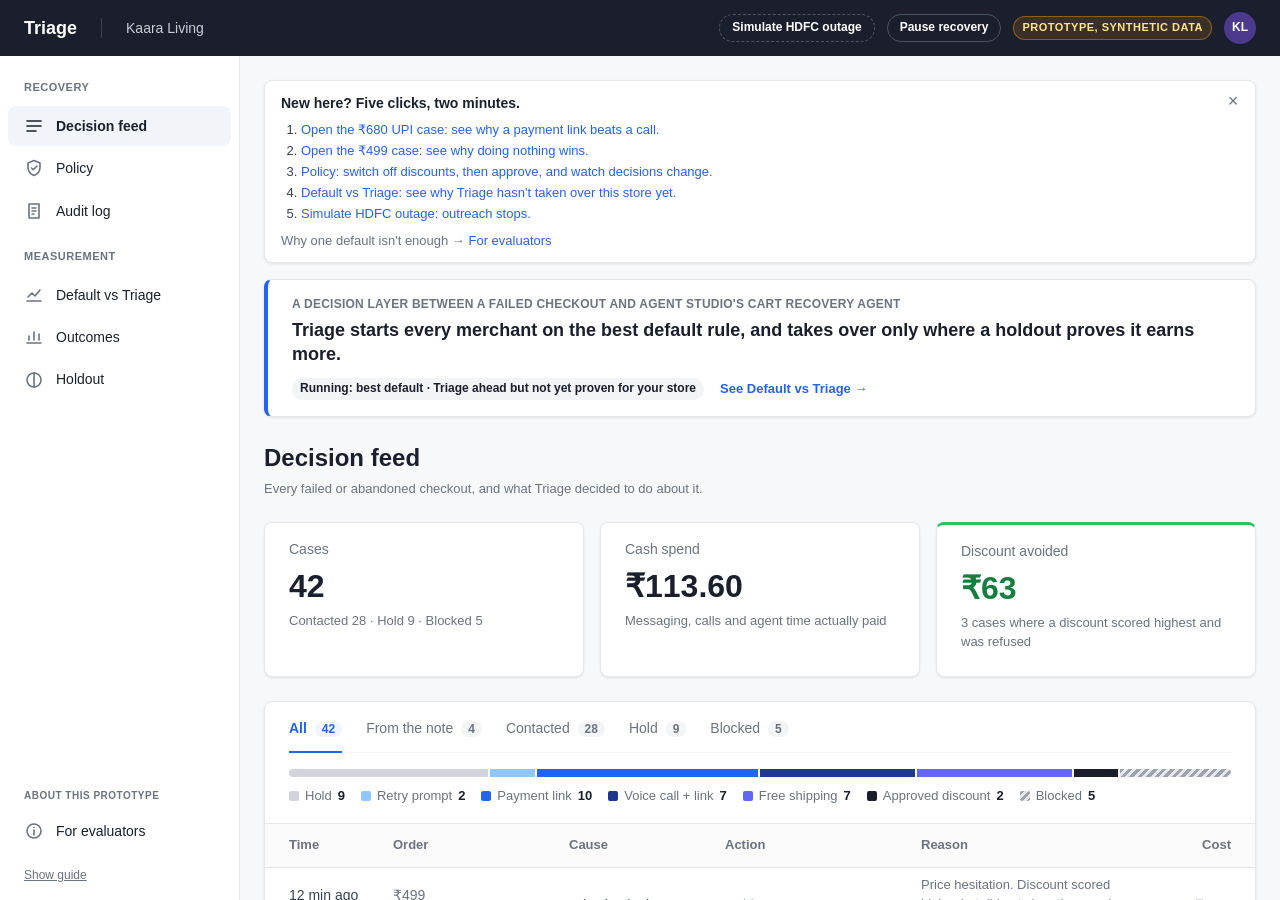
==== commit 18202caf: "Split merchant view from evaluator view; add Start here guide - 'Proof' becomes 'Default vs Triage':" ====
--- a/deploy/index.html
+++ b/deploy/index.html
@@ -5,6 +5,7 @@
   <meta name="viewport" content="width=device-width, initial-scale=1">
   <title>Triage</title>
   <link rel="stylesheet" href="style.css">
+  <script>try { if (localStorage.getItem('triage.guideDismissed') === '1') document.documentElement.classList.add('guide-off'); } catch (e) {}</script>
 </head>
 <body>
   <div class="shell">
@@ -32,17 +33,37 @@
 
           <div class="nav-section">Measurement</div>
           <a class="nav-item" href="#proof" data-view="proof">
-            <svg viewBox="0 0 20 20" aria-hidden="true"><path d="M3 16h14"/><path d="m4 12 4-4 3 3 5-6"/></svg>Proof</a>
+            <svg viewBox="0 0 20 20" aria-hidden="true"><path d="M3 16h14"/><path d="m4 12 4-4 3 3 5-6"/></svg>Default vs Triage</a>
           <a class="nav-item" href="#outcomes" data-view="outcomes">
             <svg viewBox="0 0 20 20" aria-hidden="true"><path d="M3 16h14M5 13V9M10 13V5M15 13V7"/></svg>Outcomes</a>
           <a class="nav-item" href="#holdout" data-view="holdout">
             <svg viewBox="0 0 20 20" aria-hidden="true"><circle cx="10" cy="10" r="7"/><path d="M10 3v14"/></svg>Holdout</a>
+
+          <div class="nav-about">
+            <div class="nav-section">About this prototype</div>
+            <a class="nav-item" href="#evaluators" data-view="evaluators">
+              <svg viewBox="0 0 20 20" aria-hidden="true"><circle cx="10" cy="10" r="7"/><path d="M10 9v5M10 6.5v.01"/></svg>For evaluators</a>
+          </div>
         </nav>
+        <div class="sidebar-foot"><button type="button" class="link" id="show-guide">Show guide</button></div>
       </aside>
 
       <main class="main">
         <div class="content">
           <section class="view" id="view-feed">
+            <div class="card guide" id="guide">
+              <button type="button" class="guide-x" id="guide-close" aria-label="Dismiss the guide">×</button>
+              <h2>New here? Five clicks, two minutes.</h2>
+              <ol>
+                <li><a href="#feed" data-case="CHK-4100">Open the ₹680 UPI case: see why a payment link beats a call.</a></li>
+                <li><a href="#feed" data-case="CHK-4140">Open the ₹499 case: see why doing nothing wins.</a></li>
+                <li><a href="#policy">Policy: switch off discounts, then approve, and watch decisions change.</a></li>
+                <li><a href="#proof">Default vs Triage: see why Triage hasn't taken over this store yet.</a></li>
+                <li><a href="#feed" data-outage>Simulate HDFC outage: outreach stops.</a></li>
+              </ol>
+              <p class="guide-foot">Why one default isn't enough → <a href="#evaluators">For evaluators</a></p>
+            </div>
+
             <div class="card hero">
               <div class="hero-kicker">A decision layer between a failed checkout and Agent Studio's cart recovery agent</div>
               <p class="hero-line">Triage starts every merchant on the best default rule, and takes over only where a holdout proves it earns more.</p>
@@ -116,7 +137,25 @@
           <section class="view" id="view-proof" hidden>
             <div class="page-head">
               <div>
-                <h1>Proof: no single default fits every merchant</h1>
+                <h1>Default vs Triage</h1>
+                <p class="muted">Your store's holdout, week by week.</p>
+              </div>
+              <span class="sim-pill">Simulated</span>
+            </div>
+
+            <div class="card callout mode-callout">
+              <strong>Running: best default.</strong> Triage is ~8% ahead in your holdout but not yet proven, so the default keeps running.
+              Triage takes over only when your holdout proves it earns more.
+            </div>
+
+            <div id="handover"></div>
+          </section>
+
+          <section class="view" id="view-evaluators" hidden>
+            <div class="page-head">
+              <div>
+                <h1>For evaluators: why one default isn't enough</h1>
+                <p class="muted">Simulated across four merchant types. Merchants never see other merchants' data.</p>
                 <p class="muted proof-method">Triage's decisions are made with noisy lift estimates (early: high noise, 10% explore; mature: lower noise, 5% explore) and scored against each merchant's true response.</p>
               </div>
               <span class="sim-pill">Simulated</span>
@@ -140,7 +179,7 @@
               <div class="table-scroll"><table class="data-table proof-table" id="rules-table"></table></div>
             </div>
 
-            <div id="handover"></div>
+            <div id="handover-others"></div>
           </section>
 
           <section class="view" id="view-outcomes" hidden>
--- a/deploy/style.css
+++ b/deploy/style.css
@@ -607,3 +607,33 @@
 #audit-table td { white-space: nowrap; }
 .proof-note:empty { display: none; }
 .proof-note { margin: 0; padding: var(--s3) var(--s6); font-size: 13px; color: var(--amber-text); border-top: 1px solid var(--line-soft); }
+
+/* ---------- Merchant vs evaluator split, Start here guide ---------- */
+@media (min-width: 768px) {
+  .sidebar { display: flex; flex-direction: column; }
+  .sidebar nav { flex: 1; }
+  .nav-about { margin-top: auto; padding-top: var(--s4); }
+}
+.nav-about .nav-section { font-size: 10px; }
+.sidebar-foot { padding: var(--s3) var(--s4) 0; }
+.sidebar-foot .link { font: inherit; font-size: 12px; color: var(--muted); background: none; border: 0; padding: 0; cursor: pointer; text-decoration: underline; }
+.sidebar-foot .link:hover { color: var(--blue); }
+@media (max-width: 767px) {
+  .sidebar { display: flex; align-items: center; }
+  .nav-about { display: contents; }
+  .sidebar-foot { padding: 0 var(--s3); flex-shrink: 0; white-space: nowrap; }
+}
+
+.guide { position: relative; padding: var(--s3) var(--s6) var(--s3) var(--s4); margin-bottom: var(--s4); font-size: 13px; }
+.guide h2 { font-size: 14px; font-weight: 700; margin: 0 0 var(--s2); }
+.guide ol { margin: 0; padding-left: 20px; display: grid; gap: 2px; }
+.guide a { color: var(--blue); text-decoration: none; }
+.guide a:hover { text-decoration: underline; }
+.guide-foot { margin: var(--s2) 0 0; color: var(--muted); }
+.guide-x { position: absolute; top: 6px; right: 8px; width: 28px; height: 28px; font-size: 18px; line-height: 1; color: var(--muted);
+  background: none; border: 0; border-radius: var(--r-sm); cursor: pointer; }
+.guide-x:hover { background: var(--line-soft); color: var(--heading); }
+.guide-off .guide { display: none; }
+
+.mode-callout { padding: var(--s3) var(--s4); margin-bottom: var(--s6); }
+.hv-single { max-width: 560px; }
